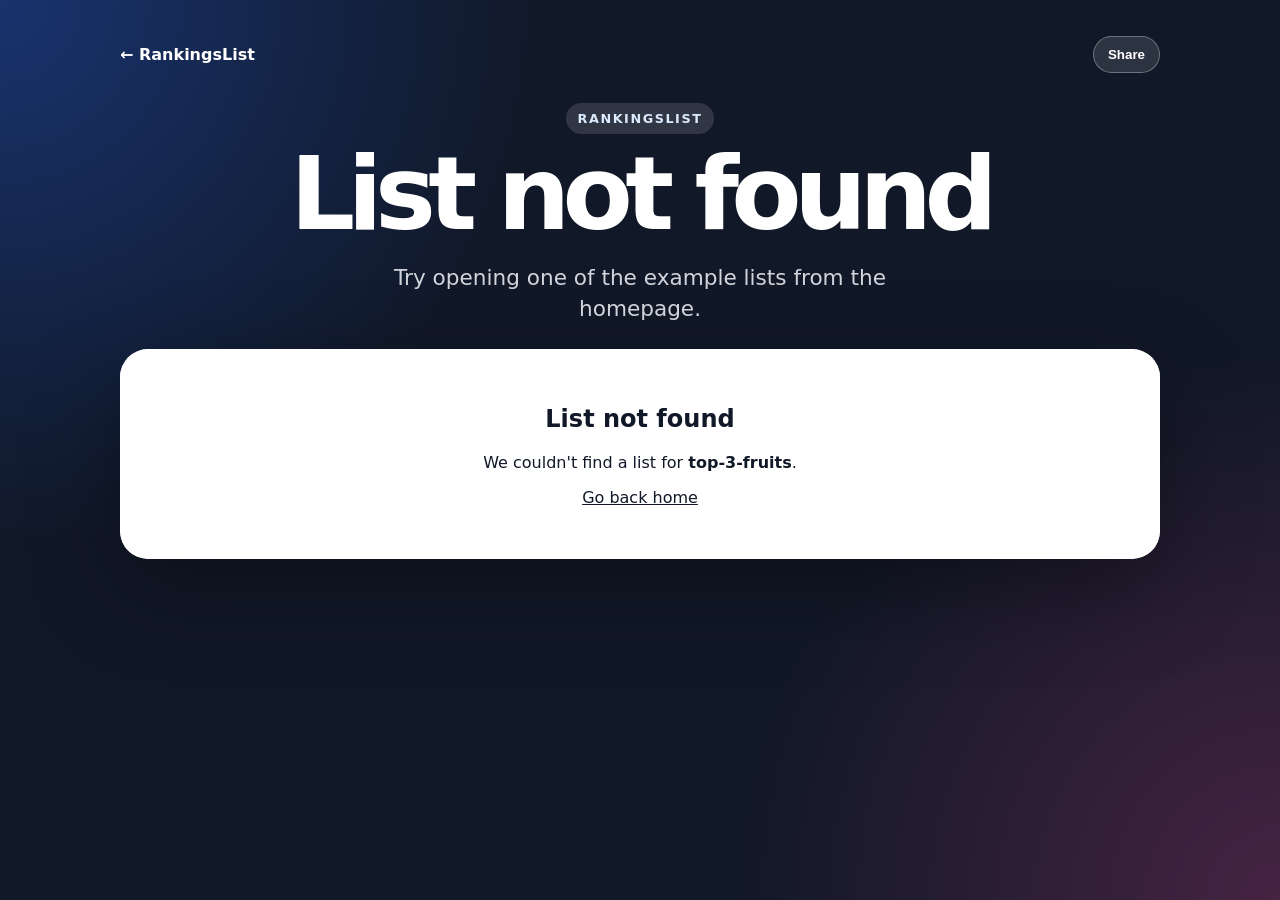
==== list.html @ bc8a9996 "Add files via upload" ====
<!DOCTYPE html>
<html lang="en">
<head>
  <meta charset="UTF-8" />
  <meta name="viewport" content="width=device-width, initial-scale=1.0" />
  <title>RankingsList</title>
  <link rel="stylesheet" href="./styles.css" />
</head>
<body class="viewer-body">
  <main class="viewer-shell">
    <nav class="top-nav">
      <a href="./index.html">← RankingsList</a>
      <button id="shareButton" type="button">Share</button>
    </nav>

    <header class="viewer-header">
      <div class="eyebrow" id="siteLabel">RankingsList</div>
      <h1 id="listTitle">Loading…</h1>
      <p id="listDescription"></p>
    </header>

    <section class="rank-card" aria-live="polite">
      <div class="rank-banner">
        <div class="rank-number" id="rankLabel">#</div>
        <div class="progress" id="progressLabel"></div>
      </div>

      <div class="entry" id="entry">
        <div class="image-panel">
          <img id="entryImage" class="entry-image hidden" alt="" />
          <div class="emoji-art" id="entryEmoji" role="img" aria-label=""></div>
        </div>

        <div class="content-panel">
          <h2 id="entryTitle"></h2>
          <div class="subtitle" id="entrySubtitle"></div>
          <p class="comment" id="entryComment"></p>
        </div>
      </div>

      <div class="controls">
        <button id="prevButton" type="button">← Previous</button>
        <div class="dots" id="dots"></div>
        <button id="nextButton" type="button">Next →</button>
      </div>
    </section>
  </main>

  <script src="./script.js"></script>
</body>
</html>
---- styles.css ----
* {
  box-sizing: border-box;
}

:root {
  --bg: #111827;
  --card: #f9fafb;
  --white: #ffffff;
  --text: #111827;
  --muted: #6b7280;
  --soft: #e5e7eb;
  --accent: #2563eb;
  --accent-dark: #1d4ed8;
}

body {
  margin: 0;
  min-height: 100vh;
  font-family: system-ui, -apple-system, BlinkMacSystemFont, "Segoe UI", sans-serif;
  color: var(--text);
}

a {
  color: inherit;
}

button,
a {
  -webkit-tap-highlight-color: transparent;
}

.landing-body,
.viewer-body {
  background:
    radial-gradient(circle at top left, rgba(37, 99, 235, 0.36), transparent 35%),
    radial-gradient(circle at bottom right, rgba(236, 72, 153, 0.24), transparent 35%),
    var(--bg);
}

.landing-shell,
.viewer-shell {
  width: min(1040px, calc(100% - 32px));
  margin: 0 auto;
  padding: 36px 0;
}

.hero {
  min-height: 52vh;
  display: flex;
  flex-direction: column;
  justify-content: center;
  color: white;
}

.eyebrow {
  display: inline-flex;
  width: fit-content;
  margin-bottom: 16px;
  padding: 8px 12px;
  border-radius: 999px;
  background: rgba(255, 255, 255, 0.13);
  color: #dbeafe;
  font-weight: 800;
  font-size: 0.8rem;
  letter-spacing: 0.12em;
  text-transform: uppercase;
}

.hero h1,
.viewer-header h1 {
  margin: 0;
  max-width: 780px;
  font-size: clamp(3rem, 8vw, 6.7rem);
  line-height: 0.9;
  letter-spacing: -0.075em;
}

.hero p,
.viewer-header p {
  max-width: 620px;
  margin: 22px 0 0;
  color: #d1d5db;
  font-size: clamp(1.1rem, 2vw, 1.35rem);
  line-height: 1.45;
}

.primary-link {
  display: inline-flex;
  width: fit-content;
  margin-top: 30px;
  padding: 15px 20px;
  border-radius: 999px;
  background: white;
  color: #111827;
  text-decoration: none;
  font-weight: 900;
}

.list-section {
  color: white;
  margin-top: 20px;
}

.list-section h2 {
  margin: 0 0 18px;
  font-size: 1rem;
  text-transform: uppercase;
  letter-spacing: 0.14em;
  color: #d1d5db;
}

.list-grid {
  display: grid;
  grid-template-columns: repeat(3, 1fr);
  gap: 18px;
}

.list-card {
  min-height: 230px;
  display: flex;
  flex-direction: column;
  justify-content: space-between;
  padding: 22px;
  border-radius: 28px;
  background: rgba(255, 255, 255, 0.94);
  color: var(--text);
  text-decoration: none;
  box-shadow: 0 24px 70px rgba(0, 0, 0, 0.22);
  transition: transform 160ms ease, box-shadow 160ms ease;
}

.list-card:hover {
  transform: translateY(-4px);
  box-shadow: 0 30px 80px rgba(0, 0, 0, 0.3);
}

.disabled-card {
  opacity: 0.55;
}

.disabled-card:hover {
  transform: none;
}

.list-card-preview {
  font-size: 3rem;
}

.list-card h3 {
  margin: 0;
  font-size: 1.6rem;
  letter-spacing: -0.04em;
}

.list-card p {
  margin: 8px 0 0;
  color: var(--muted);
  line-height: 1.4;
}

.top-nav {
  display: flex;
  justify-content: space-between;
  align-items: center;
  margin-bottom: 30px;
  color: white;
}

.top-nav a {
  text-decoration: none;
  font-weight: 800;
}

.top-nav button {
  border: 1px solid rgba(255,255,255,0.3);
  background: rgba(255,255,255,0.12);
  color: white;
  font-weight: 800;
  padding: 10px 14px;
  border-radius: 999px;
  cursor: pointer;
}

.viewer-header {
  text-align: center;
  color: white;
  margin-bottom: 24px;
  display: grid;
  justify-items: center;
}

.viewer-header .eyebrow {
  margin-bottom: 14px;
}

.rank-card {
  background: var(--card);
  border-radius: 28px;
  overflow: hidden;
  box-shadow: 0 30px 90px rgba(0, 0, 0, 0.35);
}

.rank-banner {
  display: flex;
  justify-content: space-between;
  align-items: center;
  padding: 18px 24px;
  background: var(--white);
  border-bottom: 1px solid var(--soft);
}

.rank-number {
  font-size: 0.9rem;
  font-weight: 900;
  color: var(--accent);
  text-transform: uppercase;
  letter-spacing: 0.12em;
}

.progress {
  font-size: 0.9rem;
  color: var(--muted);
}

.entry {
  display: grid;
  grid-template-columns: 1fr 1fr;
  min-height: 460px;
  animation: fadeIn 220ms ease-out;
}

.image-panel {
  min-height: 460px;
  display: grid;
  place-items: center;
  padding: 32px;
  background: linear-gradient(135deg, #eff6ff, #fdf2f8);
}

.emoji-art {
  width: min(300px, 80%);
  aspect-ratio: 1;
  border-radius: 50%;
  display: grid;
  place-items: center;
  font-size: 8rem;
  background: white;
  box-shadow:
    inset 0 0 0 12px rgba(255,255,255,0.5),
    0 24px 60px rgba(17,24,39,0.2);
}

.entry-image {
  width: min(360px, 92%);
  max-height: 390px;
  object-fit: cover;
  border-radius: 24px;
  box-shadow: 0 24px 60px rgba(17,24,39,0.25);
}

.hidden {
  display: none;
}

.content-panel {
  padding: 42px;
  display: flex;
  flex-direction: column;
  justify-content: center;
}

.content-panel h2 {
  font-size: clamp(2.4rem, 5vw, 4.5rem);
  line-height: 0.95;
  margin: 0;
  letter-spacing: -0.06em;
}

.subtitle {
  margin: 14px 0 28px;
  color: var(--muted);
  font-weight: 700;
}

.comment {
  position: relative;
  z-index: 1;
  font-size: clamp(1.25rem, 2vw, 1.55rem);
  line-height: 1.35;
  margin: 0;
  color: #1f2937;
}

.comment::before {
  content: "“";
  font-size: 5rem;
  line-height: 0;
  color: #dbeafe;
  position: absolute;
  left: -18px;
  top: 22px;
  z-index: -1;
}

.controls {
  display: flex;
  justify-content: space-between;
  align-items: center;
  padding: 18px 24px 24px;
  background: var(--white);
  border-top: 1px solid var(--soft);
}

.controls button {
  border: 0;
  background: var(--accent);
  color: white;
  font-weight: 900;
  padding: 13px 18px;
  border-radius: 999px;
  cursor: pointer;
  font-size: 0.95rem;
}

.controls button:hover {
  background: var(--accent-dark);
}

.controls button:disabled {
  opacity: 0.35;
  cursor: not-allowed;
}

.dots {
  display: flex;
  gap: 8px;
}

.dot {
  width: 9px;
  height: 9px;
  border-radius: 999px;
  background: #d1d5db;
}

.dot.active {
  background: var(--accent);
}

.error-card {
  background: white;
  border-radius: 28px;
  padding: 36px;
  text-align: center;
}

@keyframes fadeIn {
  from {
    opacity: 0;
    transform: translateY(8px);
  }
  to {
    opacity: 1;
    transform: translateY(0);
  }
}

@media (max-width: 820px) {
  .list-grid {
    grid-template-columns: 1fr;
  }

  .entry {
    grid-template-columns: 1fr;
  }

  .image-panel {
    min-height: 280px;
  }

  .content-panel {
    padding: 30px;
  }

  .emoji-art {
    font-size: 6rem;
  }

  .controls {
    gap: 12px;
  }

  .dots {
    display: none;
  }
}
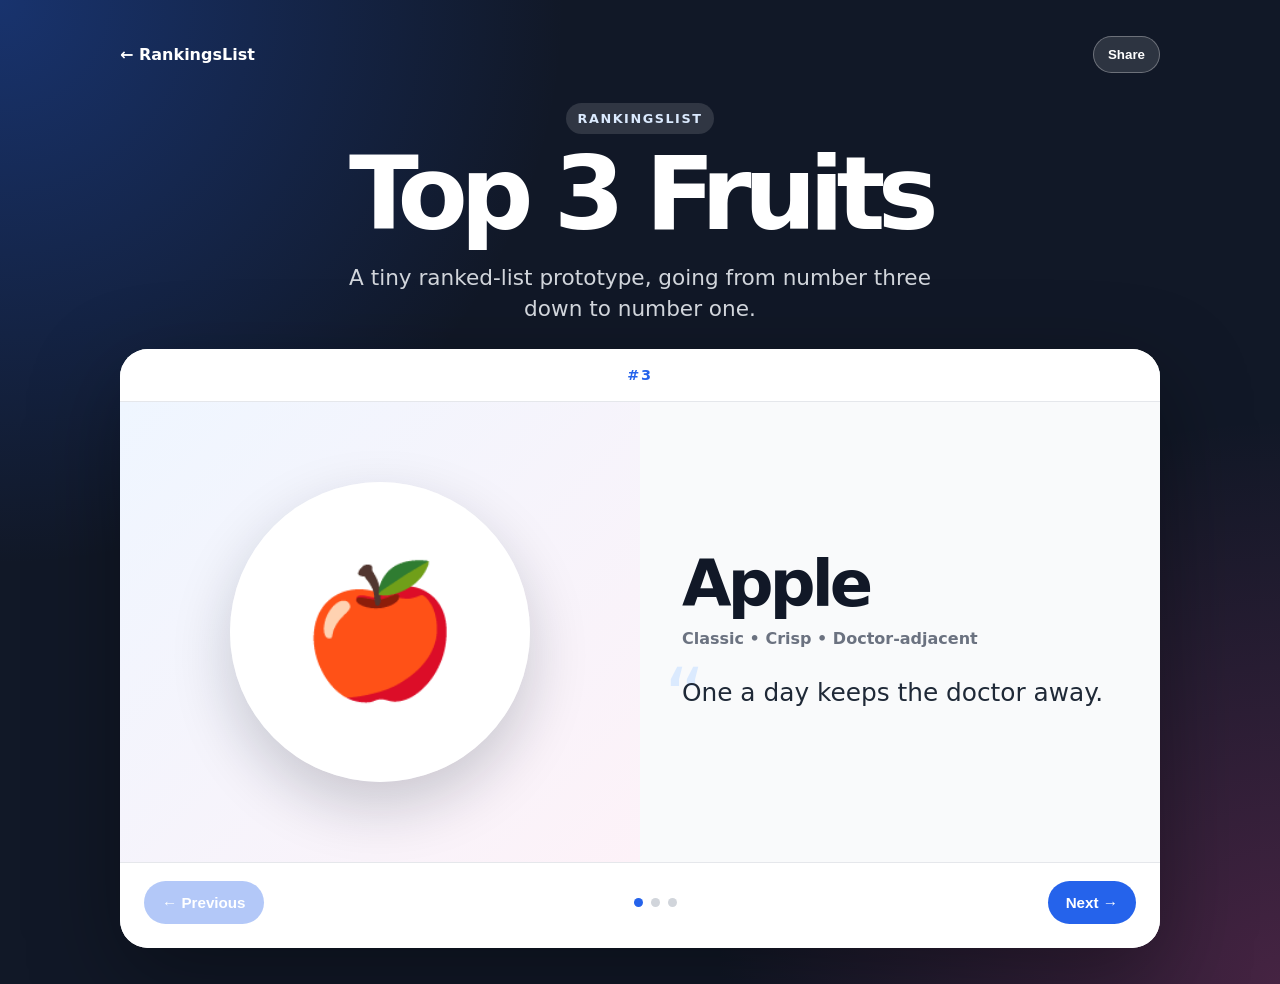
==== commit cf44250a: "Add files via upload" ====
--- a/list.html
+++ b/list.html
@@ -14,7 +14,7 @@
     </nav>
 
     <header class="viewer-header">
-      <div class="eyebrow" id="siteLabel">RankingsList</div>
+      <div class="eyebrow">RankingsList</div>
       <h1 id="listTitle">Loading…</h1>
       <p id="listDescription"></p>
     </header>
@@ -22,7 +22,6 @@
     <section class="rank-card" aria-live="polite">
       <div class="rank-banner">
         <div class="rank-number" id="rankLabel">#</div>
-        <div class="progress" id="progressLabel"></div>
       </div>
 
       <div class="entry" id="entry">
--- a/styles.css
+++ b/styles.css
@@ -202,7 +202,7 @@
 
 .rank-banner {
   display: flex;
-  justify-content: space-between;
+  justify-content: center;
   align-items: center;
   padding: 18px 24px;
   background: var(--white);
@@ -215,11 +215,6 @@
   color: var(--accent);
   text-transform: uppercase;
   letter-spacing: 0.12em;
-}
-
-.progress {
-  font-size: 0.9rem;
-  color: var(--muted);
 }
 
 .entry {
@@ -372,6 +367,7 @@
 
   .entry {
     grid-template-columns: 1fr;
+    touch-action: pan-y;
   }
 
   .image-panel {
@@ -387,10 +383,25 @@
   }
 
   .controls {
-    gap: 12px;
+    justify-content: center;
+    padding: 18px 24px 22px;
+  }
+
+  .controls button {
+    display: none;
   }
 
   .dots {
-    display: none;
-  }
-}
+    display: flex;
+  }
+
+  .rank-card::after {
+    content: "Swipe left or right";
+    display: block;
+    text-align: center;
+    padding: 0 0 22px;
+    color: var(--muted);
+    font-size: 0.9rem;
+    font-weight: 700;
+  }
+}
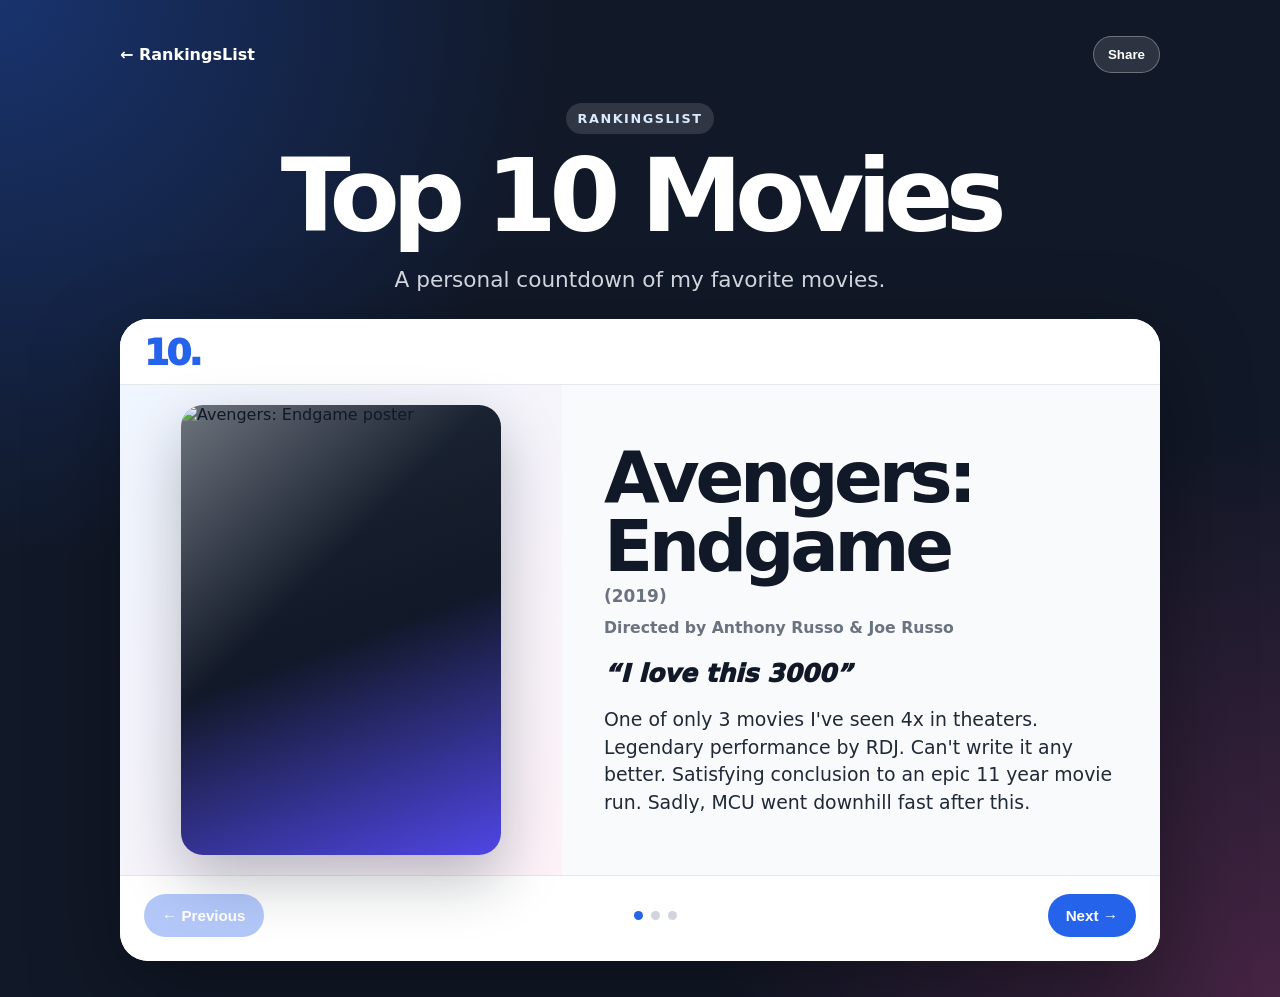
==== commit 4afb37d2: "Add files via upload" ====
--- a/list.html
+++ b/list.html
@@ -19,20 +19,24 @@
       <p id="listDescription"></p>
     </header>
 
-    <section class="rank-card" aria-live="polite">
-      <div class="rank-banner">
-        <div class="rank-number" id="rankLabel">#</div>
-      </div>
+    <section class="rank-card" id="rankCard" aria-live="polite">
+      <div class="entry" id="entry">
+        <div class="rank-banner">
+          <div class="rank-number" id="rankLabel">10.</div>
+        </div>
 
-      <div class="entry" id="entry">
         <div class="image-panel">
-          <img id="entryImage" class="entry-image hidden" alt="" />
-          <div class="emoji-art" id="entryEmoji" role="img" aria-label=""></div>
+          <div class="poster-frame">
+            <img id="entryImage" class="entry-image hidden" alt="" />
+            <div class="poster-placeholder" id="posterPlaceholder">Poster<br>Image</div>
+          </div>
         </div>
 
         <div class="content-panel">
           <h2 id="entryTitle"></h2>
-          <div class="subtitle" id="entrySubtitle"></div>
+          <div class="movie-year" id="entryYear"></div>
+          <div class="director" id="entryDirector"></div>
+          <div class="quote" id="entryQuote"></div>
           <p class="comment" id="entryComment"></p>
         </div>
       </div>
--- a/styles.css
+++ b/styles.css
@@ -134,14 +134,6 @@
   box-shadow: 0 30px 80px rgba(0, 0, 0, 0.3);
 }
 
-.disabled-card {
-  opacity: 0.55;
-}
-
-.disabled-card:hover {
-  transform: none;
-}
-
 .list-card-preview {
   font-size: 3rem;
 }
@@ -187,10 +179,6 @@
   margin-bottom: 24px;
   display: grid;
   justify-items: center;
-}
-
-.viewer-header .eyebrow {
-  margin-bottom: 14px;
 }
 
 .rank-card {
@@ -198,59 +186,69 @@
   border-radius: 28px;
   overflow: hidden;
   box-shadow: 0 30px 90px rgba(0, 0, 0, 0.35);
+  touch-action: pan-y;
+}
+
+.entry {
+  animation: fadeIn 220ms ease-out;
 }
 
 .rank-banner {
-  display: flex;
-  justify-content: center;
-  align-items: center;
-  padding: 18px 24px;
   background: var(--white);
   border-bottom: 1px solid var(--soft);
+  padding: 18px 24px 14px;
+  display: flex;
+  justify-content: flex-start;
+  align-items: center;
 }
 
 .rank-number {
-  font-size: 0.9rem;
-  font-weight: 900;
   color: var(--accent);
-  text-transform: uppercase;
-  letter-spacing: 0.12em;
-}
-
-.entry {
-  display: grid;
-  grid-template-columns: 1fr 1fr;
-  min-height: 460px;
-  animation: fadeIn 220ms ease-out;
+  font-weight: 950;
+  font-size: 2.25rem;
+  letter-spacing: -0.075em;
+  line-height: 0.9;
+  text-align: left;
 }
 
 .image-panel {
-  min-height: 460px;
   display: grid;
   place-items: center;
-  padding: 32px;
+  padding: 20px;
   background: linear-gradient(135deg, #eff6ff, #fdf2f8);
 }
 
-.emoji-art {
-  width: min(300px, 80%);
-  aspect-ratio: 1;
-  border-radius: 50%;
+.poster-frame {
+  width: min(295px, 82vw);
+  height: min(420px, 55vh);
+  border-radius: 22px;
+  overflow: hidden;
+  box-shadow: 0 24px 60px rgba(17,24,39,0.28);
+  background:
+    linear-gradient(135deg, rgba(255,255,255,0.35), transparent 40%),
+    linear-gradient(160deg, #1f2937, #111827 52%, #4f46e5);
+}
+
+.poster-placeholder {
+  width: 100%;
+  height: 100%;
   display: grid;
   place-items: center;
-  font-size: 8rem;
-  background: white;
-  box-shadow:
-    inset 0 0 0 12px rgba(255,255,255,0.5),
-    0 24px 60px rgba(17,24,39,0.2);
+  color: white;
+  text-align: center;
+  padding: 22px;
+  font-weight: 900;
+  letter-spacing: -0.04em;
+  font-size: 2.1rem;
+  line-height: 0.95;
 }
 
 .entry-image {
-  width: min(360px, 92%);
-  max-height: 390px;
+  width: 100%;
+  height: 100%;
   object-fit: cover;
-  border-radius: 24px;
-  box-shadow: 0 24px 60px rgba(17,24,39,0.25);
+  object-position: center;
+  display: block;
 }
 
 .hidden {
@@ -258,43 +256,44 @@
 }
 
 .content-panel {
-  padding: 42px;
-  display: flex;
-  flex-direction: column;
-  justify-content: center;
+  padding: 26px 28px 30px;
 }
 
 .content-panel h2 {
-  font-size: clamp(2.4rem, 5vw, 4.5rem);
+  margin: 0;
+  font-size: clamp(2.25rem, 8vw, 4.5rem);
   line-height: 0.95;
-  margin: 0;
   letter-spacing: -0.06em;
 }
 
-.subtitle {
-  margin: 14px 0 28px;
+.movie-year {
+  color: var(--muted);
+  font-weight: 800;
+  margin-top: 6px;
+  font-size: 1.06rem;
+}
+
+.director {
+  margin-top: 12px;
   color: var(--muted);
   font-weight: 700;
+  font-size: 0.98rem;
+}
+
+.quote {
+  margin: 22px 0 16px;
+  font-size: clamp(1.24rem, 4.5vw, 1.55rem);
+  line-height: 1.25;
+  font-weight: 950;
+  font-style: italic;
+  color: var(--text);
 }
 
 .comment {
-  position: relative;
-  z-index: 1;
-  font-size: clamp(1.25rem, 2vw, 1.55rem);
-  line-height: 1.35;
   margin: 0;
+  font-size: clamp(1.02rem, 3.8vw, 1.18rem);
+  line-height: 1.46;
   color: #1f2937;
-}
-
-.comment::before {
-  content: "“";
-  font-size: 5rem;
-  line-height: 0;
-  color: #dbeafe;
-  position: absolute;
-  left: -18px;
-  top: 22px;
-  z-index: -1;
 }
 
 .controls {
@@ -352,39 +351,85 @@
 @keyframes fadeIn {
   from {
     opacity: 0;
-    transform: translateY(8px);
+    transform: translateX(10px);
   }
   to {
     opacity: 1;
-    transform: translateY(0);
+    transform: translateX(0);
+  }
+}
+
+@media (min-width: 821px) {
+  .entry {
+    display: grid;
+    grid-template-columns: 0.85fr 1.15fr;
+  }
+
+  .rank-banner {
+    grid-column: 1 / -1;
+  }
+
+  .image-panel {
+    min-height: 460px;
+  }
+
+  .poster-frame {
+    width: min(320px, 34vw);
+    height: 450px;
+  }
+
+  .content-panel {
+    display: flex;
+    flex-direction: column;
+    justify-content: center;
+    padding: 42px;
   }
 }
 
 @media (max-width: 820px) {
+  .landing-shell,
+  .viewer-shell {
+    width: min(100% - 24px, 1040px);
+    padding: 24px 0;
+  }
+
   .list-grid {
     grid-template-columns: 1fr;
   }
 
-  .entry {
-    grid-template-columns: 1fr;
-    touch-action: pan-y;
+  .hero h1,
+  .viewer-header h1 {
+    font-size: clamp(3rem, 14vw, 4.4rem);
+  }
+
+  .viewer-header {
+    margin-bottom: 18px;
+  }
+
+  .rank-banner {
+    padding: 16px 22px 12px;
+  }
+
+  .rank-number {
+    font-size: 2.45rem;
   }
 
   .image-panel {
-    min-height: 280px;
+    padding: 16px 18px;
+  }
+
+  .poster-frame {
+    width: min(270px, 76vw);
+    height: min(365px, 43vh);
   }
 
   .content-panel {
-    padding: 30px;
-  }
-
-  .emoji-art {
-    font-size: 6rem;
+    padding: 24px 26px 28px;
   }
 
   .controls {
     justify-content: center;
-    padding: 18px 24px 22px;
+    padding: 16px 24px 18px;
   }
 
   .controls button {
@@ -394,14 +439,4 @@
   .dots {
     display: flex;
   }
-
-  .rank-card::after {
-    content: "Swipe left or right";
-    display: block;
-    text-align: center;
-    padding: 0 0 22px;
-    color: var(--muted);
-    font-size: 0.9rem;
-    font-weight: 700;
-  }
-}
+}
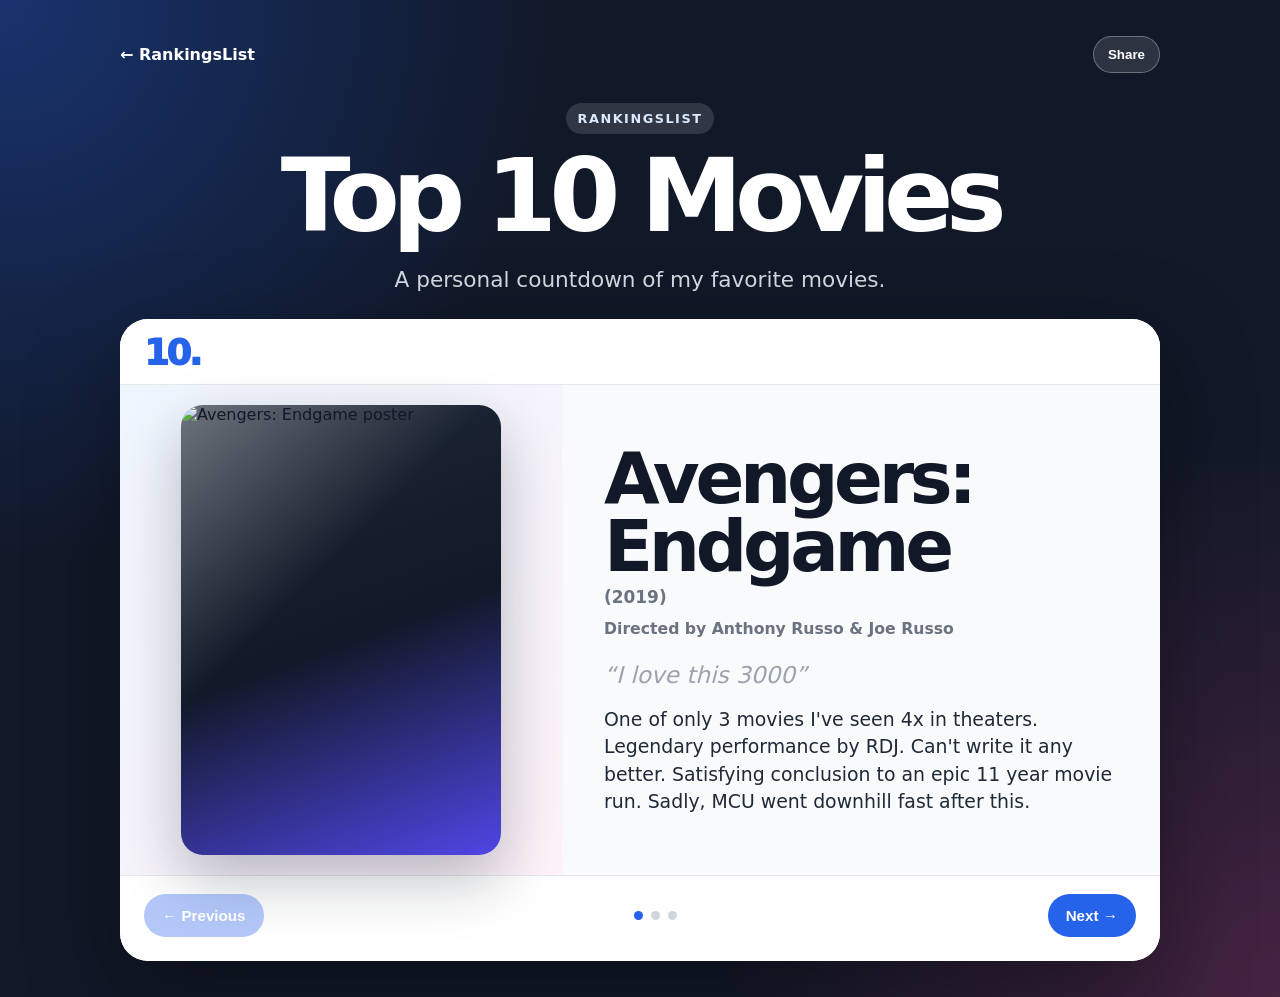
==== commit 17e106c8: "Add files via upload" ====
--- a/list.html
+++ b/list.html
@@ -36,7 +36,7 @@
           <h2 id="entryTitle"></h2>
           <div class="movie-year" id="entryYear"></div>
           <div class="director" id="entryDirector"></div>
-          <div class="quote" id="entryQuote"></div>
+          <blockquote class="quote hidden" id="entryQuote"></blockquote>
           <p class="comment" id="entryComment"></p>
         </div>
       </div>
--- a/styles.css
+++ b/styles.css
@@ -246,13 +246,13 @@
 .entry-image {
   width: 100%;
   height: 100%;
-  object-fit: cover;
+  object-fit: fill;
   object-position: center;
   display: block;
 }
 
 .hidden {
-  display: none;
+  display: none !important;
 }
 
 .content-panel {
@@ -282,11 +282,13 @@
 
 .quote {
   margin: 22px 0 16px;
-  font-size: clamp(1.24rem, 4.5vw, 1.55rem);
-  line-height: 1.25;
-  font-weight: 950;
+  padding: 0;
+  border: 0;
+  color: #9ca3af;
+  font-size: clamp(1.18rem, 4.3vw, 1.45rem);
+  line-height: 1.3;
   font-style: italic;
-  color: var(--text);
+  font-weight: 500;
 }
 
 .comment {
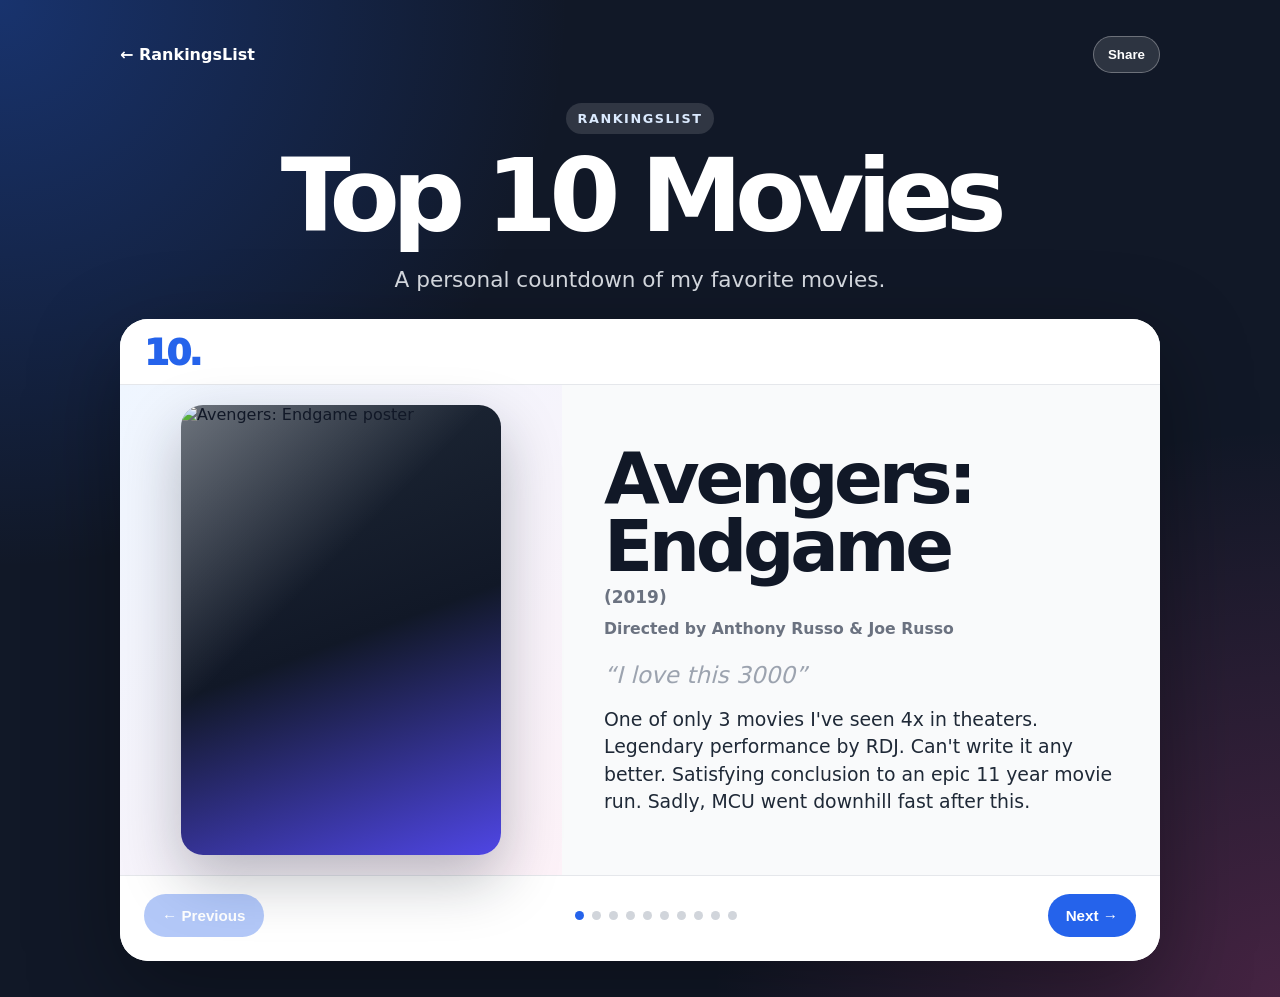
==== commit 5eb00e94: "Add files via upload" ====
--- a/list.html
+++ b/list.html
@@ -1,54 +1 @@
-<!DOCTYPE html>
-<html lang="en">
-<head>
-  <meta charset="UTF-8" />
-  <meta name="viewport" content="width=device-width, initial-scale=1.0" />
-  <title>RankingsList</title>
-  <link rel="stylesheet" href="./styles.css" />
-</head>
-<body class="viewer-body">
-  <main class="viewer-shell">
-    <nav class="top-nav">
-      <a href="./index.html">← RankingsList</a>
-      <button id="shareButton" type="button">Share</button>
-    </nav>
-
-    <header class="viewer-header">
-      <div class="eyebrow">RankingsList</div>
-      <h1 id="listTitle">Loading…</h1>
-      <p id="listDescription"></p>
-    </header>
-
-    <section class="rank-card" id="rankCard" aria-live="polite">
-      <div class="entry" id="entry">
-        <div class="rank-banner">
-          <div class="rank-number" id="rankLabel">10.</div>
-        </div>
-
-        <div class="image-panel">
-          <div class="poster-frame">
-            <img id="entryImage" class="entry-image hidden" alt="" />
-            <div class="poster-placeholder" id="posterPlaceholder">Poster<br>Image</div>
-          </div>
-        </div>
-
-        <div class="content-panel">
-          <h2 id="entryTitle"></h2>
-          <div class="movie-year" id="entryYear"></div>
-          <div class="director" id="entryDirector"></div>
-          <blockquote class="quote hidden" id="entryQuote"></blockquote>
-          <p class="comment" id="entryComment"></p>
-        </div>
-      </div>
-
-      <div class="controls">
-        <button id="prevButton" type="button">← Previous</button>
-        <div class="dots" id="dots"></div>
-        <button id="nextButton" type="button">Next →</button>
-      </div>
-    </section>
-  </main>
-
-  <script src="./script.js"></script>
-</body>
-</html>
+<!DOCTYPE html><html lang="en"><head><meta charset="UTF-8"/><meta name="viewport" content="width=device-width,initial-scale=1.0"/><title>RankingsList</title><link rel="stylesheet" href="./styles.css"/></head><body class="viewer-body"><main class="viewer-shell"><nav class="top-nav"><a href="./index.html">← RankingsList</a><button id="shareButton" type="button">Share</button></nav><header class="viewer-header"><div class="eyebrow">RankingsList</div><h1 id="listTitle">Loading…</h1><p id="listDescription"></p></header><section class="rank-card" id="rankCard" aria-live="polite"><div class="entry" id="entry"></div><div class="controls"><button id="prevButton" type="button">← Previous</button><div class="dots" id="dots"></div><button id="nextButton" type="button">Next →</button></div></section></main><script src="./script.js"></script></body></html>
--- a/styles.css
+++ b/styles.css
@@ -1,444 +1 @@
-* {
-  box-sizing: border-box;
-}
-
-:root {
-  --bg: #111827;
-  --card: #f9fafb;
-  --white: #ffffff;
-  --text: #111827;
-  --muted: #6b7280;
-  --soft: #e5e7eb;
-  --accent: #2563eb;
-  --accent-dark: #1d4ed8;
-}
-
-body {
-  margin: 0;
-  min-height: 100vh;
-  font-family: system-ui, -apple-system, BlinkMacSystemFont, "Segoe UI", sans-serif;
-  color: var(--text);
-}
-
-a {
-  color: inherit;
-}
-
-button,
-a {
-  -webkit-tap-highlight-color: transparent;
-}
-
-.landing-body,
-.viewer-body {
-  background:
-    radial-gradient(circle at top left, rgba(37, 99, 235, 0.36), transparent 35%),
-    radial-gradient(circle at bottom right, rgba(236, 72, 153, 0.24), transparent 35%),
-    var(--bg);
-}
-
-.landing-shell,
-.viewer-shell {
-  width: min(1040px, calc(100% - 32px));
-  margin: 0 auto;
-  padding: 36px 0;
-}
-
-.hero {
-  min-height: 52vh;
-  display: flex;
-  flex-direction: column;
-  justify-content: center;
-  color: white;
-}
-
-.eyebrow {
-  display: inline-flex;
-  width: fit-content;
-  margin-bottom: 16px;
-  padding: 8px 12px;
-  border-radius: 999px;
-  background: rgba(255, 255, 255, 0.13);
-  color: #dbeafe;
-  font-weight: 800;
-  font-size: 0.8rem;
-  letter-spacing: 0.12em;
-  text-transform: uppercase;
-}
-
-.hero h1,
-.viewer-header h1 {
-  margin: 0;
-  max-width: 780px;
-  font-size: clamp(3rem, 8vw, 6.7rem);
-  line-height: 0.9;
-  letter-spacing: -0.075em;
-}
-
-.hero p,
-.viewer-header p {
-  max-width: 620px;
-  margin: 22px 0 0;
-  color: #d1d5db;
-  font-size: clamp(1.1rem, 2vw, 1.35rem);
-  line-height: 1.45;
-}
-
-.primary-link {
-  display: inline-flex;
-  width: fit-content;
-  margin-top: 30px;
-  padding: 15px 20px;
-  border-radius: 999px;
-  background: white;
-  color: #111827;
-  text-decoration: none;
-  font-weight: 900;
-}
-
-.list-section {
-  color: white;
-  margin-top: 20px;
-}
-
-.list-section h2 {
-  margin: 0 0 18px;
-  font-size: 1rem;
-  text-transform: uppercase;
-  letter-spacing: 0.14em;
-  color: #d1d5db;
-}
-
-.list-grid {
-  display: grid;
-  grid-template-columns: repeat(3, 1fr);
-  gap: 18px;
-}
-
-.list-card {
-  min-height: 230px;
-  display: flex;
-  flex-direction: column;
-  justify-content: space-between;
-  padding: 22px;
-  border-radius: 28px;
-  background: rgba(255, 255, 255, 0.94);
-  color: var(--text);
-  text-decoration: none;
-  box-shadow: 0 24px 70px rgba(0, 0, 0, 0.22);
-  transition: transform 160ms ease, box-shadow 160ms ease;
-}
-
-.list-card:hover {
-  transform: translateY(-4px);
-  box-shadow: 0 30px 80px rgba(0, 0, 0, 0.3);
-}
-
-.list-card-preview {
-  font-size: 3rem;
-}
-
-.list-card h3 {
-  margin: 0;
-  font-size: 1.6rem;
-  letter-spacing: -0.04em;
-}
-
-.list-card p {
-  margin: 8px 0 0;
-  color: var(--muted);
-  line-height: 1.4;
-}
-
-.top-nav {
-  display: flex;
-  justify-content: space-between;
-  align-items: center;
-  margin-bottom: 30px;
-  color: white;
-}
-
-.top-nav a {
-  text-decoration: none;
-  font-weight: 800;
-}
-
-.top-nav button {
-  border: 1px solid rgba(255,255,255,0.3);
-  background: rgba(255,255,255,0.12);
-  color: white;
-  font-weight: 800;
-  padding: 10px 14px;
-  border-radius: 999px;
-  cursor: pointer;
-}
-
-.viewer-header {
-  text-align: center;
-  color: white;
-  margin-bottom: 24px;
-  display: grid;
-  justify-items: center;
-}
-
-.rank-card {
-  background: var(--card);
-  border-radius: 28px;
-  overflow: hidden;
-  box-shadow: 0 30px 90px rgba(0, 0, 0, 0.35);
-  touch-action: pan-y;
-}
-
-.entry {
-  animation: fadeIn 220ms ease-out;
-}
-
-.rank-banner {
-  background: var(--white);
-  border-bottom: 1px solid var(--soft);
-  padding: 18px 24px 14px;
-  display: flex;
-  justify-content: flex-start;
-  align-items: center;
-}
-
-.rank-number {
-  color: var(--accent);
-  font-weight: 950;
-  font-size: 2.25rem;
-  letter-spacing: -0.075em;
-  line-height: 0.9;
-  text-align: left;
-}
-
-.image-panel {
-  display: grid;
-  place-items: center;
-  padding: 20px;
-  background: linear-gradient(135deg, #eff6ff, #fdf2f8);
-}
-
-.poster-frame {
-  width: min(295px, 82vw);
-  height: min(420px, 55vh);
-  border-radius: 22px;
-  overflow: hidden;
-  box-shadow: 0 24px 60px rgba(17,24,39,0.28);
-  background:
-    linear-gradient(135deg, rgba(255,255,255,0.35), transparent 40%),
-    linear-gradient(160deg, #1f2937, #111827 52%, #4f46e5);
-}
-
-.poster-placeholder {
-  width: 100%;
-  height: 100%;
-  display: grid;
-  place-items: center;
-  color: white;
-  text-align: center;
-  padding: 22px;
-  font-weight: 900;
-  letter-spacing: -0.04em;
-  font-size: 2.1rem;
-  line-height: 0.95;
-}
-
-.entry-image {
-  width: 100%;
-  height: 100%;
-  object-fit: fill;
-  object-position: center;
-  display: block;
-}
-
-.hidden {
-  display: none !important;
-}
-
-.content-panel {
-  padding: 26px 28px 30px;
-}
-
-.content-panel h2 {
-  margin: 0;
-  font-size: clamp(2.25rem, 8vw, 4.5rem);
-  line-height: 0.95;
-  letter-spacing: -0.06em;
-}
-
-.movie-year {
-  color: var(--muted);
-  font-weight: 800;
-  margin-top: 6px;
-  font-size: 1.06rem;
-}
-
-.director {
-  margin-top: 12px;
-  color: var(--muted);
-  font-weight: 700;
-  font-size: 0.98rem;
-}
-
-.quote {
-  margin: 22px 0 16px;
-  padding: 0;
-  border: 0;
-  color: #9ca3af;
-  font-size: clamp(1.18rem, 4.3vw, 1.45rem);
-  line-height: 1.3;
-  font-style: italic;
-  font-weight: 500;
-}
-
-.comment {
-  margin: 0;
-  font-size: clamp(1.02rem, 3.8vw, 1.18rem);
-  line-height: 1.46;
-  color: #1f2937;
-}
-
-.controls {
-  display: flex;
-  justify-content: space-between;
-  align-items: center;
-  padding: 18px 24px 24px;
-  background: var(--white);
-  border-top: 1px solid var(--soft);
-}
-
-.controls button {
-  border: 0;
-  background: var(--accent);
-  color: white;
-  font-weight: 900;
-  padding: 13px 18px;
-  border-radius: 999px;
-  cursor: pointer;
-  font-size: 0.95rem;
-}
-
-.controls button:hover {
-  background: var(--accent-dark);
-}
-
-.controls button:disabled {
-  opacity: 0.35;
-  cursor: not-allowed;
-}
-
-.dots {
-  display: flex;
-  gap: 8px;
-}
-
-.dot {
-  width: 9px;
-  height: 9px;
-  border-radius: 999px;
-  background: #d1d5db;
-}
-
-.dot.active {
-  background: var(--accent);
-}
-
-.error-card {
-  background: white;
-  border-radius: 28px;
-  padding: 36px;
-  text-align: center;
-}
-
-@keyframes fadeIn {
-  from {
-    opacity: 0;
-    transform: translateX(10px);
-  }
-  to {
-    opacity: 1;
-    transform: translateX(0);
-  }
-}
-
-@media (min-width: 821px) {
-  .entry {
-    display: grid;
-    grid-template-columns: 0.85fr 1.15fr;
-  }
-
-  .rank-banner {
-    grid-column: 1 / -1;
-  }
-
-  .image-panel {
-    min-height: 460px;
-  }
-
-  .poster-frame {
-    width: min(320px, 34vw);
-    height: 450px;
-  }
-
-  .content-panel {
-    display: flex;
-    flex-direction: column;
-    justify-content: center;
-    padding: 42px;
-  }
-}
-
-@media (max-width: 820px) {
-  .landing-shell,
-  .viewer-shell {
-    width: min(100% - 24px, 1040px);
-    padding: 24px 0;
-  }
-
-  .list-grid {
-    grid-template-columns: 1fr;
-  }
-
-  .hero h1,
-  .viewer-header h1 {
-    font-size: clamp(3rem, 14vw, 4.4rem);
-  }
-
-  .viewer-header {
-    margin-bottom: 18px;
-  }
-
-  .rank-banner {
-    padding: 16px 22px 12px;
-  }
-
-  .rank-number {
-    font-size: 2.45rem;
-  }
-
-  .image-panel {
-    padding: 16px 18px;
-  }
-
-  .poster-frame {
-    width: min(270px, 76vw);
-    height: min(365px, 43vh);
-  }
-
-  .content-panel {
-    padding: 24px 26px 28px;
-  }
-
-  .controls {
-    justify-content: center;
-    padding: 16px 24px 18px;
-  }
-
-  .controls button {
-    display: none;
-  }
-
-  .dots {
-    display: flex;
-  }
-}
+*{box-sizing:border-box}:root{--bg:#111827;--card:#f9fafb;--white:#fff;--text:#111827;--muted:#6b7280;--soft:#e5e7eb;--accent:#2563eb;--accent-dark:#1d4ed8}body{margin:0;min-height:100vh;font-family:system-ui,-apple-system,BlinkMacSystemFont,"Segoe UI",sans-serif;color:var(--text)}a{color:inherit}button,a{-webkit-tap-highlight-color:transparent}.landing-body,.viewer-body{background:radial-gradient(circle at top left,rgba(37,99,235,.36),transparent 35%),radial-gradient(circle at bottom right,rgba(236,72,153,.24),transparent 35%),var(--bg)}.landing-shell,.viewer-shell{width:min(1040px,calc(100% - 32px));margin:0 auto;padding:36px 0}.hero{min-height:52vh;display:flex;flex-direction:column;justify-content:center;color:white}.eyebrow{display:inline-flex;width:fit-content;margin-bottom:16px;padding:8px 12px;border-radius:999px;background:rgba(255,255,255,.13);color:#dbeafe;font-weight:800;font-size:.8rem;letter-spacing:.12em;text-transform:uppercase}.hero h1,.viewer-header h1{margin:0;max-width:780px;font-size:clamp(3rem,8vw,6.7rem);line-height:.9;letter-spacing:-.075em}.hero p,.viewer-header p{max-width:620px;margin:22px 0 0;color:#d1d5db;font-size:clamp(1.1rem,2vw,1.35rem);line-height:1.45}.primary-link{display:inline-flex;width:fit-content;margin-top:30px;padding:15px 20px;border-radius:999px;background:white;color:#111827;text-decoration:none;font-weight:900}.list-section{color:white;margin-top:20px}.list-section h2{margin:0 0 18px;font-size:1rem;text-transform:uppercase;letter-spacing:.14em;color:#d1d5db}.list-grid{display:grid;grid-template-columns:repeat(3,1fr);gap:18px}.list-card{min-height:230px;display:flex;flex-direction:column;justify-content:space-between;padding:22px;border-radius:28px;background:rgba(255,255,255,.94);color:var(--text);text-decoration:none;box-shadow:0 24px 70px rgba(0,0,0,.22);transition:transform .16s ease,box-shadow .16s ease}.list-card:hover{transform:translateY(-4px);box-shadow:0 30px 80px rgba(0,0,0,.3)}.list-card-preview{font-size:3rem}.list-card h3{margin:0;font-size:1.6rem;letter-spacing:-.04em}.list-card p{margin:8px 0 0;color:var(--muted);line-height:1.4}.top-nav{display:flex;justify-content:space-between;align-items:center;margin-bottom:30px;color:white}.top-nav a{text-decoration:none;font-weight:800}.top-nav button{border:1px solid rgba(255,255,255,.3);background:rgba(255,255,255,.12);color:white;font-weight:800;padding:10px 14px;border-radius:999px;cursor:pointer}.viewer-header{text-align:center;color:white;margin-bottom:24px;display:grid;justify-items:center}.rank-card{background:var(--card);border-radius:28px;overflow:hidden;box-shadow:0 30px 90px rgba(0,0,0,.35);touch-action:pan-y}.entry{animation:fadeIn .22s ease-out}.rank-banner{background:var(--white);border-bottom:1px solid var(--soft);padding:18px 24px 14px;display:flex;justify-content:flex-start;align-items:center}.rank-number{color:var(--accent);font-weight:950;font-size:2.25rem;letter-spacing:-.075em;line-height:.9;text-align:left}.image-panel{display:grid;place-items:center;padding:20px;background:linear-gradient(135deg,#eff6ff,#fdf2f8)}.poster-frame{width:min(295px,82vw);height:min(420px,55vh);border-radius:22px;overflow:hidden;box-shadow:0 24px 60px rgba(17,24,39,.28);background:linear-gradient(135deg,rgba(255,255,255,.35),transparent 40%),linear-gradient(160deg,#1f2937,#111827 52%,#4f46e5)}.poster-placeholder{width:100%;height:100%;display:grid;place-items:center;color:white;text-align:center;padding:22px;font-weight:900;letter-spacing:-.04em;font-size:2.1rem;line-height:.95}.entry-image{width:100%;height:100%;object-fit:fill;object-position:center;display:block}.content-panel{padding:26px 28px 30px}.content-panel h2{margin:0;font-size:clamp(2.25rem,8vw,4.5rem);line-height:.95;letter-spacing:-.06em}.movie-year{color:var(--muted);font-weight:800;margin-top:6px;font-size:1.06rem}.director{margin-top:12px;color:var(--muted);font-weight:700;font-size:.98rem}.quote{margin:22px 0 16px;padding:0;border:0;color:#9ca3af;font-size:clamp(1.18rem,4.3vw,1.45rem);line-height:1.3;font-style:italic;font-weight:500}.comment{margin:0;font-size:clamp(1.02rem,3.8vw,1.18rem);line-height:1.46;color:#1f2937}.special-slide{padding:34px 30px 38px;min-height:min(680px,70vh);display:flex;flex-direction:column;justify-content:center}.special-slide h2{margin:0;font-size:clamp(2.7rem,10vw,5.5rem);line-height:.9;letter-spacing:-.075em}.special-subtitle{margin:14px 0 26px;color:var(--muted);font-size:1.1rem;font-weight:700}.stat-list,.mentions-list{list-style:none;padding:0;margin:0;display:grid;gap:14px}.stat-list li,.mentions-list li{background:white;border:1px solid var(--soft);border-radius:18px;padding:15px 16px;font-size:1.02rem;line-height:1.35}.mentions-list strong{display:block;font-size:1.2rem;letter-spacing:-.035em}.mentions-list span{display:block;margin-top:3px;color:var(--muted);font-style:italic}.controls{display:flex;justify-content:space-between;align-items:center;padding:18px 24px 24px;background:var(--white);border-top:1px solid var(--soft)}.controls button{border:0;background:var(--accent);color:white;font-weight:900;padding:13px 18px;border-radius:999px;cursor:pointer;font-size:.95rem}.controls button:hover{background:var(--accent-dark)}.controls button:disabled{opacity:.35;cursor:not-allowed}.dots{display:flex;gap:8px;flex-wrap:wrap;justify-content:center}.dot{width:9px;height:9px;border-radius:999px;background:#d1d5db}.dot.active{background:var(--accent)}.error-card{background:white;border-radius:28px;padding:36px;text-align:center}@keyframes fadeIn{from{opacity:0;transform:translateX(10px)}to{opacity:1;transform:translateX(0)}}@media (min-width:821px){.movie-slide{display:grid;grid-template-columns:.85fr 1.15fr}.movie-slide .rank-banner{grid-column:1/-1}.image-panel{min-height:460px}.poster-frame{width:min(320px,34vw);height:450px}.content-panel{display:flex;flex-direction:column;justify-content:center;padding:42px}}@media (max-width:820px){.landing-shell,.viewer-shell{width:min(100% - 24px,1040px);padding:24px 0}.list-grid{grid-template-columns:1fr}.hero h1,.viewer-header h1{font-size:clamp(3rem,14vw,4.4rem)}.viewer-header{margin-bottom:18px}.rank-banner{padding:16px 22px 12px}.rank-number{font-size:2.45rem}.image-panel{padding:16px 18px}.poster-frame{width:min(270px,76vw);height:min(365px,43vh)}.content-panel{padding:24px 26px 28px}.special-slide{padding:30px 24px 34px;min-height:min(680px,72vh)}.controls{justify-content:center;padding:16px 24px 18px}.controls button{display:none}.dots{display:flex;max-width:220px}}
